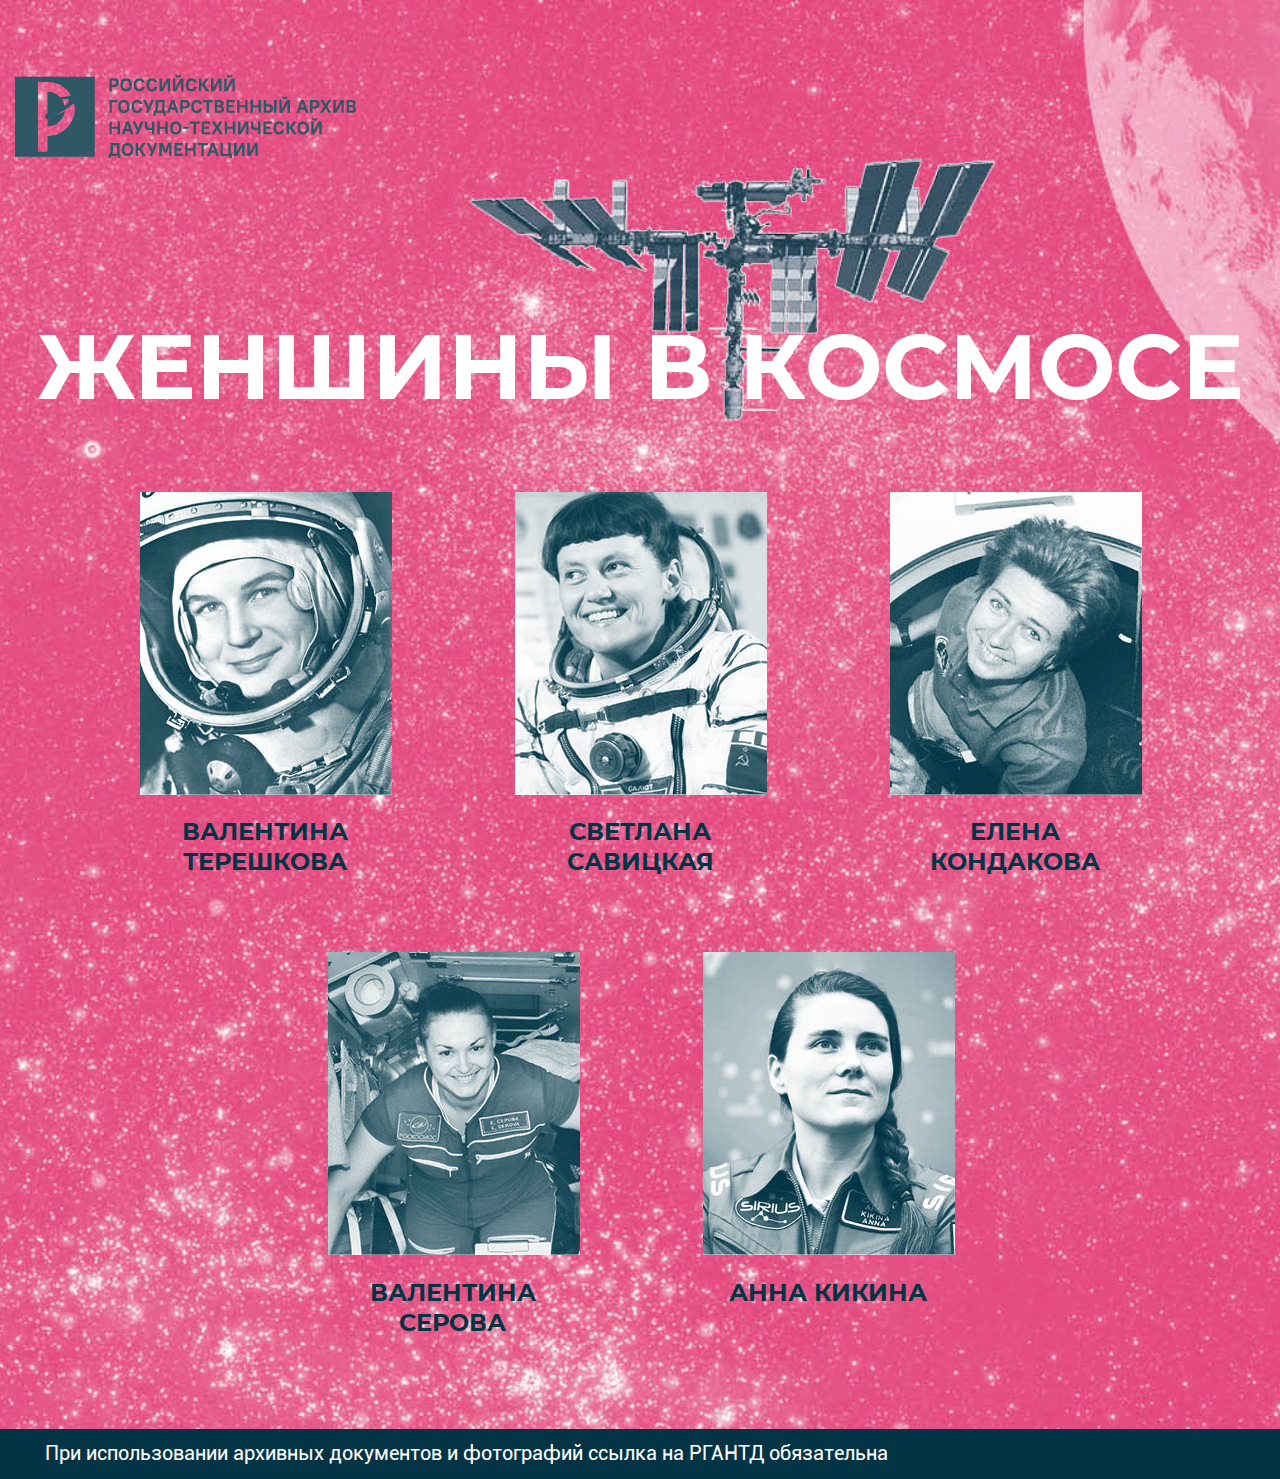
==== html/index.html @ 00623022 "update" ====
<!DOCTYPE html>
<html lang="ru">
  <head>
    <meta charset="UTF-8">
    <meta name="viewport" content="width=device-width, user-scalable=no, initial-scale=1.0, maximum-scale=1.0, minimum-scale=1.0">
    <meta http-equiv="X-UA-Compatible" content="ie=edge">
    <meta name="robots" content="noindex, nofollow">
    <title>Космонавты</title>
    <link rel="stylesheet" href="../assets/css/style.css">
  </head>
  <body class="page-owner">
    <main class="main-page">
      <div class="header">
        <div class="wrapper">
          <div class="logo-block"><img class="logo" src="../assets/img/logo-black.png"></div>
        </div>
      </div>
      <div class="list-persons-owner">
        <div class="wrapper">
          <div class="title">ЖЕНШИНЫ В КОСМОСЕ</div>
          <ul class="list-persons">
            <li class="list-persons__item">
              <div class="list-persons-item__wrapper"><img src="../assets/img/person-1.jpg">
                <div class="caption">ВАЛЕНТИНА ТЕРЕШКОВА</div>
              </div>
            </li>
            <li class="list-persons__item">
              <div class="list-persons-item__wrapper"><img src="../assets/img/person-2.jpg">
                <div class="caption">СВЕТЛАНА САВИЦКАЯ</div>
              </div>
            </li>
            <li class="list-persons__item">
              <div class="list-persons-item__wrapper"><img src="../assets/img/person-3.jpg">
                <div class="caption">ЕЛЕНА КОНДАКОВА</div>
              </div>
            </li>
            <li class="list-persons__item">
              <div class="list-persons-item__wrapper"><img src="../assets/img/person-4.jpg">
                <div class="caption">ВАЛЕНТИНА СЕРОВА</div>
              </div>
            </li>
            <li class="list-persons__item">
              <div class="list-persons-item__wrapper"><img src="../assets/img/person-5.jpg">
                <div class="caption">АННА КИКИНА</div>
              </div>
            </li>
          </ul>
        </div>
      </div>
      <div class="message">
        <div class="wrapper">
          <p>При использовании архивных документов и фотографий ссылка на РГАНТД обязательна</p>
        </div>
      </div>
    </main>
  </body>
  <script type="text/javascript" charset="UTF-8" src="../assets/js/jquery.min.js"></script>
  <script type="text/javascript" charset="UTF-8" src="../assets/js/chosen.jquery.min.js"></script>
  <script type="text/javascript" charset="UTF-8" src="../assets/js/jquery.magnific-popup.js"></script>
  <script type="text/javascript" charset="UTF-8" src="../assets/js/jquery.maskedinput.js"></script>
  <script type="text/javascript" charset="UTF-8" src="../assets/js/jquery.slick.min.js"></script>
  <script type="text/javascript" charset="UTF-8" src="../assets/js/swiper.min.js"></script>
  <!--script(type='text/javascript' charset='UTF-8' src='https://unpkg.com/swiper@6.0.1/swiper.cjs.js')-->
  <!--script(type='text/javascript' charset='UTF-8' src='https://unpkg.com/swiper/js/swiper.min.js')--><script src="https://unpkg.com/swiper/swiper-bundle.min.js"></script>
  <script type="text/javascript" charset="UTF-8" src="../assets/js/main.js"></script>
</html>
---- assets/css/style.css ----
@font-face {
  font-family: "Roboto";
  src: local("Roboto Bold"), local("Roboto-Bold"), url("Roboto-Bold.woff2") format("woff2"), url("Roboto-Bold.woff") format("woff"), url("Roboto-Bold.ttf") format("truetype");
  font-weight: bold;
  font-style: normal;
  font-display: swap;
}
@font-face {
  font-family: "Roboto";
  src: local("Roboto Regular"), local("Roboto-Regular"), url("Roboto-Regular.woff2") format("woff2"), url("Roboto-Regular.woff") format("woff"), url("Roboto-Regular.ttf") format("truetype");
  font-weight: normal;
  font-style: normal;
  font-display: swap;
}
@font-face {
  font-family: "Montserrat";
  src: local("Montserrat SemiBold"), local("Montserrat-SemiBold"), url("Montserrat-SemiBold.woff2") format("woff2"), url("Montserrat-SemiBold.woff") format("woff"), url("Montserrat-SemiBold.ttf") format("truetype");
  font-weight: 600;
  font-style: normal;
  font-display: swap;
}
@font-face {
  font-family: "Montserrat";
  src: local("Montserrat Bold"), local("Montserrat-Bold"), url("Montserrat-Bold.woff2") format("woff2"), url("Montserrat-Bold.woff") format("woff"), url("Montserrat-Bold.ttf") format("truetype");
  font-weight: bold;
  font-style: normal;
  font-display: swap;
}
html {
  line-height: 1.15;
  -webkit-text-size-adjust: 100%;
}

body {
  margin: 0;
}

main {
  display: block;
}

h1 {
  font-size: 2em;
  margin: 0.67em 0;
}

hr {
  box-sizing: content-box;
  height: 0;
  overflow: visible;
}

pre {
  font-family: monospace, monospace;
  font-size: 1em;
}

a {
  background-color: transparent;
}

abbr[title] {
  border-bottom: none;
  text-decoration: underline;
  text-decoration: underline dotted;
}

b, strong {
  font-weight: bolder;
}

code, kbd, samp {
  font-family: monospace, monospace;
  font-size: 1em;
}

small {
  font-size: 80%;
}

sub, sup {
  font-size: 75%;
  line-height: 0;
  position: relative;
  vertical-align: baseline;
}

sub {
  bottom: -0.25em;
}

sup {
  top: -0.5em;
}

img {
  border-style: none;
}

button, input, optgroup, select, textarea {
  font-family: inherit;
  font-size: 100%;
  line-height: 1.15;
  margin: 0;
}

button, input {
  overflow: visible;
}

button, select {
  text-transform: none;
}

button, [type=button], [type=reset], [type=submit] {
  -webkit-appearance: button;
}

button::-moz-focus-inner, [type=button]::-moz-focus-inner, [type=reset]::-moz-focus-inner, [type=submit]::-moz-focus-inner {
  border-style: none;
  padding: 0;
}

button:-moz-focusring, [type=button]:-moz-focusring, [type=reset]:-moz-focusring, [type=submit]:-moz-focusring {
  outline: 1px dotted ButtonText;
}

fieldset {
  padding: 0.35em 0.75em 0.625em;
}

legend {
  box-sizing: border-box;
  color: inherit;
  display: table;
  max-width: 100%;
  padding: 0;
  white-space: normal;
}

progress {
  vertical-align: baseline;
}

textarea {
  overflow: auto;
}

[type=checkbox], [type=radio] {
  box-sizing: border-box;
  padding: 0;
}

[type=number]::-webkit-inner-spin-button, [type=number]::-webkit-outer-spin-button {
  height: auto;
}

[type=search] {
  -webkit-appearance: textfield;
  outline-offset: -2px;
}

[type=search]::-webkit-search-decoration {
  -webkit-appearance: none;
}

::-webkit-file-upload-button {
  -webkit-appearance: button;
  font: inherit;
}

details {
  display: block;
}

summary {
  display: list-item;
}

template {
  display: none;
}

[hidden] {
  display: none;
}

html {
  font-size: 62.5%;
  height: 100%;
  min-height: 100vh;
  background: #fff;
  color: #000;
  min-width: 320px;
  -webkit-font-smoothing: antialiased;
  -moz-osx-font-smoothing: grayscale;
}

body {
  font: 160%/1.6 "Roboto", sans-serif;
  font-weight: 400;
  min-width: 320px;
  background-color: inherit;
  line-height: 1.6;
  padding: 0;
}

.wrapper {
  max-width: 1240px;
  margin: 0 auto;
  padding: 0 20px;
  box-sizing: border-box;
}
.wrapper--middle {
  max-width: 1034px;
}
@media (max-width: 1280px) {
  .wrapper {
    padding: 0 15px;
  }
}

#page {
  overflow-x: hidden;
}

h1, h2, h3, h4,
.h1, .h2, .h3, .h4 {
  font-family: "Montserrat", sans-serif;
  font-weight: 700;
  color: #A11B0D;
}

h1, .h1 {
  font-weight: 700;
  font-size: 48px;
  line-height: 53px;
}
@media (max-width: 749px) {
  h1, .h1 {
    font-size: 40px;
    line-height: 1.1;
  }
}

h2, .h2 {
  font-size: 40px;
  line-height: 44px;
  position: relative;
  margin-bottom: 30px;
}
@media (max-width: 749px) {
  h2, .h2 {
    font-size: 32px;
    line-height: 1;
    margin-bottom: 20px;
  }
}

strong {
  font-weight: 700;
}

h3:first-child, .h3:first-child, h2:first-child, .h2:first-child {
  margin-top: 0;
}

h3, .h3 {
  font-size: 24px;
  line-height: 120%;
  position: relative;
  margin-bottom: 16px;
}
h3:first-child, .h3:first-child {
  margin-top: 0;
}
@media (max-width: 749px) {
  h3, .h3 {
    font-size: 20px;
  }
}

.h4, h4 {
  font-size: 20px;
  line-height: 120%;
  margin-bottom: 20px;
}
@media (max-width: 749px) {
  .h4, h4 {
    font-size: 18px;
    line-height: 120%;
  }
}

a {
  text-decoration: none;
  color: rgb(224, 9, 109);
}
a:hover {
  color: rgb(224, 9, 109);
  text-decoration: underline;
}

p:first-child {
  margin-top: 0;
}

p:last-child {
  margin-bottom: 0;
}

p {
  font-weight: 300;
  line-height: 1.6;
}

p.light {
  font-weight: 300;
}

ul {
  padding-left: 20px;
}
ul li {
  margin-bottom: 20px;
}

.frame {
  position: relative;
}

.frameWrapper {
  padding-top: 60px;
  padding-bottom: 60px;
}
@media (max-width: 749px) {
  .frameWrapper {
    padding-top: 30px;
    padding-bottom: 30px;
  }
}

/* Magnific Popup CSS */
.mfp-bg {
  top: 0;
  left: 0;
  width: 100%;
  height: 100%;
  z-index: 1042;
  overflow: hidden;
  position: fixed;
  background-color: #000;
  opacity: 0.3;
}

.mfp-wrap {
  top: 0;
  left: 0;
  width: 100%;
  height: 100%;
  z-index: 1043;
  position: fixed;
  outline: none !important;
  -webkit-backface-visibility: hidden;
  backface-visibility: hidden;
}

.mfp-container {
  font-size: 0;
  text-align: center;
  position: absolute;
  width: 100%;
  height: 100%;
  left: 0;
  top: 0;
  padding: 0 8px;
  box-sizing: border-box;
}

.mfp-container:after {
  content: "";
  display: inline-block;
  height: 100%;
  vertical-align: middle;
}

.mfp-align-top .mfp-container:before {
  display: none;
}

.mfp-content {
  position: relative;
  display: inline-block;
  vertical-align: middle;
  margin: 0 auto;
  text-align: left;
  z-index: 1045;
  color: #444;
}

.mfp-image-holder .mfp-close {
  display: none;
}

.mfp-container:not(.mfp-image-holder) .mfp-content {
  max-width: 560px;
  margin: 0 auto;
  padding: 40px;
  box-sizing: border-box;
  background-color: #fff;
  overflow: hidden;
  border-radius: 8px;
}
.mfp-container:not(.mfp-image-holder) .mfp-content form {
  margin-top: 0;
}

.mfp-content .fieldBlock .field {
  margin-bottom: 16px;
}

@media (max-width: 600px) {
  .mfp-content, .mfp-container:not(.mfp-image-holder) .mfp-content {
    padding: 40px 20px;
  }
}
@media (max-width: 480px) {
  .mfp-content {
    padding: 40px 20px;
  }
  .mfp-content input, .mfp-content select, .mfp-content textarea {
    font-size: 1.6rem;
  }
}
.mfp-inline-holder .mfp-content,
.mfp-ajax-holder .mfp-content {
  /*width: 100%;*/
  font-size: 1.4rem;
  cursor: auto;
}

.mfp-ajax-cur {
  cursor: progress;
}

.mfp-zoom-out-cur, .mfp-zoom-out-cur .mfp-image-holder .mfp-close {
  cursor: -moz-zoom-out;
  cursor: -webkit-zoom-out;
  cursor: zoom-out;
}

.mfp-zoom {
  cursor: pointer;
  cursor: -webkit-zoom-in;
  cursor: -moz-zoom-in;
  cursor: zoom-in;
}

.mfp-auto-cursor .mfp-content {
  cursor: auto;
}

.mfp-close,
.mfp-arrow,
.mfp-preloader,
.mfp-counter {
  -webkit-user-select: none;
  -moz-user-select: none;
  user-select: none;
}

.mfp-loading.mfp-figure {
  display: none;
}

.mfp-hide {
  display: none !important;
}

@keyframes spin {
  from {
    transform: rotate(0deg);
  }
  to {
    transform: rotate(360deg);
  }
}
@-webkit-keyframes spin {
  from {
    -webkit-transform: rotate(0deg);
  }
  to {
    -webkit-transform: rotate(360deg);
  }
}
.mfp-preloader:before {
  content: "";
  width: 36px;
  height: 36px;
  display: inline-block;
  vertical-align: middle;
  margin: 0 1.5em 0 0;
  padding: 0px;
  border-radius: 100%;
  border: 2px #e6e6e6 solid;
  border-left-color: rgba(0, 0, 0, 0.25);
  border-bottom-color: rgba(0, 0, 0, 0.25);
  -webkit-animation: spin 1s linear infinite;
  animation: spin 1s linear infinite;
  transition: all 0.5s ease;
}

.mfp-preloader {
  color: #CCC;
  position: absolute;
  top: 50%;
  width: auto;
  text-align: center;
  margin-top: -0.8em;
  left: 8px;
  right: 8px;
  z-index: 1044;
}

.mfp-preloader a {
  color: #CCC;
}

.mfp-preloader a:hover {
  color: #FFF;
}

.mfp-s-ready .mfp-preloader {
  display: none;
}

.mfp-s-error .mfp-content {
  display: none;
}

button.mfp-close,
button.mfp-arrow {
  overflow: visible;
  cursor: pointer;
  background: transparent;
  border: 0;
  -webkit-appearance: none;
  display: block;
  outline: none;
  padding: 0;
  z-index: 1046;
  box-shadow: none;
  touch-action: manipulation;
}

button::-moz-focus-inner {
  padding: 0;
  border: 0;
}

.mfp-close {
  width: 44px;
  height: 44px;
  line-height: 44px;
  position: absolute;
  right: 0;
  top: 0;
  text-decoration: none;
  text-align: center;
  opacity: 0.65;
  padding: 0 0 18px 10px;
  color: #FFF;
  font-style: normal;
  font-size: 28px;
}

.mfp-close:hover,
.mfp-close:focus {
  opacity: 1;
}

.mfp-close:active {
  top: 1px;
}

/*.mfp-close-btn-in .mfp-close {opacity:1; font-weight:300; position:absolute; right:30px; top:30px; border:1px #d9272e solid; width:38px; height:32px; border-radius:100%; text-align:center; color:#d9272e; cursor:pointer; color:#d9272e; line-height:30px; font-size:3.5rem; box-sizing:content-box; padding:0 0 6px}*/
.mfp-close-btn-in .mfp-close {
  transition: 0.5s ease all;
  opacity: 1;
  font-weight: 300;
  position: absolute;
  right: 24px;
  top: 24px;
  border: 0 transparent solid;
  width: 24px;
  height: 24px;
  border-radius: 100%;
  text-align: center;
  cursor: pointer;
  color: #A11B0D;
  line-height: 38px;
  box-sizing: content-box;
  padding: 0;
  font-size: 0;
  background-position: center center;
  background-repeat: no-repeat;
}

.mfp-close-btn-in .mfp-close .closeBlock::after {
  transform: rotateZ(45deg);
}
.mfp-close-btn-in .mfp-close .closeBlock::before {
  transform: rotateZ(-45deg);
}

.mfp-close-btn-in .mfp-close .mfp-image-holder .mfp-close,
.mfp-iframe-holder .mfp-close {
  display: none;
}

.mfp-counter {
  position: absolute;
  top: 0;
  right: 0;
  color: #CCC;
  font-size: 12px;
  line-height: 18px;
  white-space: nowrap;
}

.mfp-arrow {
  position: absolute;
  opacity: 0.65;
  margin: 0;
  top: 50%;
  margin-top: -55px;
  padding: 0;
  width: 90px;
  height: 110px;
  -webkit-tap-highlight-color: transparent;
}

.mfp-arrow:active {
  margin-top: -54px;
}

.mfp-arrow:hover,
.mfp-arrow:focus {
  opacity: 1;
}

.mfp-arrow:before,
.mfp-arrow:after {
  content: "";
  display: block;
  width: 0;
  height: 0;
  position: absolute;
  left: 0;
  top: 0;
  margin-top: 35px;
  margin-left: 35px;
  border: medium inset transparent;
}

.mfp-arrow:after {
  border-top-width: 13px;
  border-bottom-width: 13px;
  top: 8px;
}

.mfp-arrow:before {
  border-top-width: 21px;
  border-bottom-width: 21px;
  opacity: 0.7;
}

.mfp-arrow-left {
  left: 0;
}

.mfp-arrow-left:after {
  border-right: 17px solid #A11B0D;
  margin-left: 31px;
}

.mfp-arrow-left:before {
  margin-left: 25px;
  border-right: 27px solid #3F3F3F;
}

.mfp-arrow-right {
  right: 0;
}

.mfp-arrow-right:after {
  border-left: 17px solid #A11B0D;
  margin-left: 39px;
}

.mfp-arrow-right:before {
  border-left: 27px solid #3F3F3F;
}

.mfp-iframe-holder {
  padding-top: 40px;
  padding-bottom: 40px;
}

.mfp-iframe-holder .mfp-content {
  line-height: 0;
  width: 100%;
  max-width: 900px;
}

.mfp-iframe-holder .mfp-close {
  top: -40px;
}

.mfp-iframe-scaler {
  width: 100%;
  height: 0;
  overflow: hidden;
  padding-top: 56.25%;
}

.mfp-iframe-scaler iframe {
  position: absolute;
  display: block;
  top: 0;
  left: 0;
  width: 100%;
  height: 100%;
  box-shadow: 0 0 8px rgba(0, 0, 0, 0.6);
  background: #000;
}

/* Main image in popup */
img.mfp-img {
  width: auto;
  max-width: 100%;
  height: auto;
  display: block;
  line-height: 0;
  box-sizing: border-box;
  padding: 40px 0 40px;
  margin: 0 auto;
}

/* The shadow behind the image */
.mfp-figure {
  line-height: 0;
}

.mfp-figure:after {
  content: "";
  position: absolute;
  left: 0;
  top: 40px;
  bottom: 40px;
  display: block;
  right: 0;
  width: auto;
  height: auto;
  z-index: -1;
  box-shadow: 0 0 8px rgba(0, 0, 0, 0.6);
  background: #444;
}

.mfp-figure small {
  color: #BDBDBD;
  display: block;
  font-size: 12px;
  line-height: 14px;
}

.mfp-figure figure {
  margin: 0;
}

.mfp-bottom-bar {
  margin-top: -36px;
  position: absolute;
  top: 100%;
  left: 0;
  width: 100%;
  cursor: auto;
}

.mfp-title {
  text-align: left;
  line-height: 18px;
  color: #F3F3F3;
  word-wrap: break-word;
  padding-right: 36px;
}

.mfp-image-holder .mfp-content {
  max-width: 100%;
}

.mfp-gallery .mfp-image-holder .mfp-figure {
  cursor: pointer;
}

.mfp-gallery .mfp-content {
  padding: 0;
}

@media screen and (max-width: 800px) and (orientation: landscape), screen and (max-height: 300px) {
  /**
       * Remove all paddings around the image on small screen
       */
  .mfp-img-mobile .mfp-image-holder {
    padding-left: 0;
    padding-right: 0;
  }
  .mfp-img-mobile img.mfp-img {
    padding: 0;
  }
  .mfp-img-mobile .mfp-figure:after {
    top: 0;
    bottom: 0;
  }
  .mfp-img-mobile .mfp-figure small {
    display: inline;
    margin-left: 5px;
  }
  .mfp-img-mobile .mfp-bottom-bar {
    background: rgba(0, 0, 0, 0.6);
    bottom: 0;
    margin: 0;
    top: auto;
    padding: 3px 5px;
    position: fixed;
    box-sizing: border-box;
  }
  .mfp-img-mobile .mfp-bottom-bar:empty {
    padding: 0;
  }
  .mfp-img-mobile .mfp-counter {
    right: 5px;
    top: 3px;
  }
  .mfp-img-mobile .mfp-close {
    top: 0;
    right: 0;
    width: 35px;
    height: 35px;
    line-height: 35px;
    background: rgba(0, 0, 0, 0.6);
    position: fixed;
    text-align: center;
    padding: 0;
  }
}
@media all and (max-width: 900px) {
  .mfp-arrow {
    -webkit-transform: scale(0.75);
    transform: scale(0.75);
  }
  .mfp-arrow-left {
    -webkit-transform-origin: 0;
    transform-origin: 0;
  }
  .mfp-arrow-right {
    -webkit-transform-origin: 100%;
    transform-origin: 100%;
  }
  .mfp-container {
    padding-left: 6px;
    padding-right: 6px;
  }
}
/**
 * Fade-move animation for SLIDE
 */
/* at start */
.mfp-slide-bottom .mfp-content {
  opacity: 0;
  -webkit-transition: all 0.2s ease-out;
  -moz-transition: all 0.2s ease-out;
  -o-transition: all 0.2s ease-out;
  transition: all 0.2s ease-out;
  -webkit-transform: translateY(-20px) perspective(600px) rotateX(10deg);
  -moz-transform: translateY(-20px) perspective(600px) rotateX(10deg);
  -ms-transform: translateY(-20px) perspective(600px) rotateX(10deg);
  -o-transform: translateY(-20px) perspective(600px) rotateX(10deg);
  transform: translateY(-20px) perspective(600px) rotateX(10deg);
}

/* animate in */
.mfp-slide-bottom.mfp-ready .mfp-content {
  opacity: 1;
  -webkit-transform: translateY(0) perspective(600px) rotateX(0);
  -moz-transform: translateY(0) perspective(600px) rotateX(0);
  -ms-transform: translateY(0) perspective(600px) rotateX(0);
  -o-transform: translateY(0) perspective(600px) rotateX(0);
  transform: translateY(0) perspective(600px) rotateX(0);
}

/* animate out */
.mfp-slide-bottom.mfp-removing .mfp-content {
  opacity: 0;
  -webkit-transform: translateY(-10px) perspective(600px) rotateX(10deg);
  -moz-transform: translateY(-10px) perspective(600px) rotateX(10deg);
  -ms-transform: translateY(-10px) perspective(600px) rotateX(10deg);
  -o-transform: translateY(-10px) perspective(600px) rotateX(10deg);
  transform: translateY(-10px) perspective(600px) rotateX(10deg);
}

/* Dark overlay, start state */
.mfp-slide-bottom.mfp-bg {
  opacity: 0;
  -webkit-transition: opacity 0.3s ease-out;
  -moz-transition: opacity 0.3s ease-out;
  -o-transition: opacity 0.3s ease-out;
  transition: opacity 0.3s ease-out;
}

/* animate in */
.mfp-slide-bottom.mfp-ready.mfp-bg {
  opacity: 0.8;
}

/* animate out */
.mfp-slide-bottom.mfp-removing.mfp-bg {
  opacity: 0;
}

.mfp-content h2, .mfp-content .h2,
.mfp-content h1, .mfp-content .h1,
.mfp-content h3, .mfp-content .h3 {
  margin-top: 0;
}

.mfp-content .titleBlock .titleHead {
  font-size: 36px;
}

.mfp-close .closeBlock {
  position: relative;
  display: block;
  height: 100%;
  width: 100%;
  font-size: 0;
}

.mfp-close .closeBlock::before,
.mfp-close .closeBlock::after {
  content: "";
  position: absolute;
  top: 50%;
  width: 2px;
  height: 30px;
  background: #A11B0D;
  margin-top: -15px;
  left: 50%;
  margin-left: -1px;
  transition: 0.5s ease all;
}

.mfp-close .closeBlock::before {
  transform: rotateZ(-45deg);
}

.mfp-close .closeBlock::after {
  transform: rotateZ(45deg);
}

.mfp-close .closeBlock:hover::before,
.mfp-close .closeBlock:hover::after {
  background: #CF2921;
}

/*animation mfp*/
.mfp-move-horizontal {
  opacity: 0;
  transition: all 0.3s ease-in-out;
  transform: scale(1.1);
}

.mfp-move-horizontal.mfp-bg {
  opacity: 0;
  transition: all 0.3s ease-out;
}

.mfp-move-horizontal.mfp-ready {
  opacity: 1;
  transform: scale(1);
}

.mfp-move-horizontal.mfp-ready.mfp-bg {
  opacity: 0.3;
}

.mfp-move-horizontal.mfp-removing {
  transform: scale(1.1);
  opacity: 0;
}

.mfp-move-horizontal.mfp-removing.mfp-bg {
  opacity: 0;
}

@media (max-width: 749px) {
  /*.mfp-close .closeBlock::before,
  .mfp-close .closeBlock::after {
    height: 20px;
    background: #122c46;
    margin-top:  -10px;
    left:50%;
    margin-left:-1px;
  }*/
  .mfp-content .fieldBlock {
    padding-bottom: 0;
  }
  .mfp-close-btn-in .mfp-close {
    top: 10px;
    right: 10px;
  }
}
.mfp-bg.mfp-move-horizontal.mfp-mode-gallery.mfp-ready {
  background-color: rgb(51, 48, 46);
  opacity: 0.9;
}

.mfp-gallery .mfp-close .closeBlock::before, .mfp-gallery .mfp-close .closeBlock::after {
  background-color: #fff;
  width: 3px;
}

.fieldBlock p:first-child {
  font-size: 14px;
}
@media (min-width: 750px) {
  .fieldBlock .field-row {
    display: flex;
    align-items: flex-start;
    justify-content: flex-start;
  }
  .fieldBlock .field-row .field {
    flex: 0 0 1;
  }
}
.fieldBlock .fieldList {
  margin: 0 0 0 -40px;
  padding: 0;
}
.fieldBlock .field {
  display: inline-block;
  vertical-align: top;
  padding: 0 0 0 40px;
  width: 100%;
  margin: 0 0 40px 0;
  box-sizing: border-box;
}
.fieldBlock .field .caption {
  margin-bottom: 16px;
  font-size: 16px;
  line-height: 1.6;
}
.fieldBlock .wrap {
  display: block;
  width: 100%;
}
.fieldBlock input:not([type=radio]):not([type=checkbox]),
.fieldBlock textarea {
  width: 100%;
  padding: 20px 16px;
  display: block;
  font-size: 18px;
  line-height: 1.6;
  box-sizing: border-box;
  outline: none;
  resize: none;
  background: #F8F8F8;
  /*box-shadow: 0px 5px 20px rgba(0, 0, 0, 0.3), inset -4px -4px 30px #FFFFFF;*/
  border-radius: 0;
  border: 0;
}
.fieldBlock .formFooter {
  display: flex;
  justify-content: space-between;
  align-items: center;
}
.fieldBlock .submitBlock {
  margin-top: 40px;
  text-align: center;
}
fieldset {
  padding: 0;
  margin: 0;
  border: 0;
}

input[type=checkbox] {
  opacity: 0;
  width: 0;
  height: 0;
}
input[type=checkbox] + span {
  cursor: pointer;
  padding-left: 36px;
  position: relative;
  font-weight: 400;
  font-size: 14px;
  line-height: 160%;
}
input[type=checkbox] + span:hover::before {
  background-image: url([data-uri]);
}
input[type=checkbox] + span::before {
  content: "";
  width: 20px;
  height: 20px;
  background-color: #F8F8F8;
  background-position: 50% 50%;
  background-repeat: no-repeat;
  position: absolute;
  left: 0;
  top: 0;
}
input[type=checkbox]:checked + span::before {
  background-color: #A11B0D;
  background-image: url([data-uri]);
}
input[type=checkbox]:checked + span:hover::before {
  background-color: #CF2921;
}

select {
  width: 100%;
  padding: 20px 45px 20px 16px;
  display: block;
  font-size: 18px;
  line-height: 1.6;
  box-sizing: border-box;
  outline: none;
  resize: none;
  background-color: #F8F8F8;
  border-radius: 0;
  border: 0;
  appearance: none;
  background-image: url([data-uri]);
  background-repeat: no-repeat;
  background-position: center right;
}
select.change {
  background-image: url([data-uri]);
}

.chosen-container {
  position: relative;
  z-index: 1;
}
.chosen-container .chosen-single {
  cursor: pointer;
  width: 100%;
  padding: 20px 45px 20px 16px;
  display: block;
  font-size: 18px;
  line-height: 1.6;
  background-color: #F8F8F8;
  box-sizing: border-box;
  background-image: url([data-uri]);
  background-repeat: no-repeat;
  background-position: center right;
  color: #000;
}
.chosen-search {
  display: none;
}
.chosen-with-drop .chosen-results {
  display: block;
}
.chosen-with-drop .chosen-single {
  background-image: url([data-uri]);
}
.chosen-results {
  display: none;
  position: absolute;
  left: 0;
  right: 0;
  top: 100%;
  background-color: #F8F8F8;
  padding: 0;
  margin: 5px 0 0 0;
  box-shadow: 0 0 1px 0 #000;
  max-height: 118px;
  overflow-y: auto;
}
.chosen-results .active-result {
  font-size: 18px;
  line-height: 1.6;
  display: block;
  padding: 15px 16px;
  margin: 0;
  cursor: pointer;
}
.chosen-results .active-result:hover {
  background-color: #CCCCCC;
}

.response {
  text-align: center;
  margin-top: 20px;
}

.wrapper {
  margin: 0 auto;
}

.wrapper--info {
  max-width: 990px;
}

.header {
  padding-top: 115px;
  margin-bottom: 70px;
}
.header .wrapper {
  max-width: 1680px;
}

.list-action {
  display: flex;
  align-items: center;
  justify-content: center;
  flex-wrap: wrap;
  margin-top: -20px;
  margin-left: -20px;
  margin-bottom: 65px;
  padding: 0;
}
.list-action-owner.wrapper {
  max-width: 1680px;
}
.list-action__item {
  margin: 20px 0 0 0;
  padding-left: 20px;
  display: block;
}
.list-action__item a {
  background-color: #fff;
  text-decoration: none;
  font-family: "Roboto", sans-serif;
  font-size: 16px;
  line-height: 46px;
  font-weight: bold;
  padding: 0 24px;
  border-radius: 50px;
  display: inline-block;
  vertical-align: top;
  border: 2px solid rgb(224, 9, 109);
  color: #000;
}
.list-action__item a:hover {
  text-decoration: none;
  border-color: #fff;
  background-color: rgb(224, 9, 109);
  color: #fff;
}

.person-info__owner {
  display: flex;
  align-items: center;
  justify-content: flex-start;
  margin-left: 70px;
}
.person-info__owner > * {
  padding-left: 70px;
}
.person-info__image {
  flex: 0 0 325px;
  max-width: 325px;
}
.person-info__image img {
  width: 100%;
}
.person-info__info .name {
  font-size: 30px;
  line-height: 1.25;
  color: rgb(2, 52, 69);
  font-family: "Montserrat", sans-serif;
  font-weight: bold;
  margin-bottom: 24px;
}
.person-info__info .name span {
  display: block;
}
.person-info__info p {
  font-family: "Montserrat", sans-serif;
  font-weight: 600;
  font-size: 20px;
  line-height: 1.25;
  color: rgb(2, 52, 69);
  margin: 0;
}
.person-info__info .date {
  margin-top: 50px;
  font-family: "Montserrat", sans-serif;
  font-weight: 600;
  font-size: 30px;
  line-height: 1.25;
  color: rgb(224, 9, 109);
}
@media (max-width: 1024px) {
  .person-info__owner {
    display: block;
    margin-left: 0;
  }
  .person-info__owner > * {
    padding-left: 0;
  }
  .person-info__info {
    margin-top: 20px;
  }
  .person-info__info .name span {
    display: inline;
  }
}

main {
  display: flex;
  flex-direction: column;
  min-height: 100vh;
  background-position: 50% 0;
}
main.person1bg {
  background-size: cover;
  background-repeat: no-repeat;
  background-image: url("../img/background-cosmos2.jpg");
}
main.person2bg {
  background-size: cover;
  background-repeat: no-repeat;
  background-image: url("../img/background-cosmos3.jpg");
}
main.person3bg {
  background-size: cover;
  background-repeat: no-repeat;
  background-image: url("../img/background-cosmos4.jpg");
}
main.person4bg {
  background-size: cover;
  background-repeat: no-repeat;
  background-image: url("../img/background-cosmos5.jpg");
}
main.person5bg {
  background-size: cover;
  background-repeat: no-repeat;
  background-image: url("../img/background-cosmos6.jpg");
}

.main-page {
  background-size: cover;
  background-repeat: no-repeat;
  background-image: url("../img/background-cosmos.jpg");
}
.main-page .header {
  padding-top: 75px;
}

.list-persons {
  display: flex;
  justify-content: center;
  flex-wrap: wrap;
  padding: 0;
}
.list-persons-owner {
  margin-top: 80px;
}
.list-persons-owner .title {
  font-size: 92px;
  line-height: 1.1;
  font-family: "Montserrat", sans-serif;
  color: #fff;
  font-weight: bold;
  margin-bottom: 75px;
  text-align: center;
}
@media (max-width: 1024px) {
  .list-persons-owner .title {
    font-size: 54px;
  }
}
@media (max-width: 480px) {
  .list-persons-owner .title {
    font-size: 38px;
  }
}
.list-persons-owner .wrapper {
  max-width: 1600px;
}
.list-persons-item__wrapper {
  max-width: 250px;
  margin: 0 auto;
}
.list-persons__item {
  width: 20%;
  display: block;
  margin: 0 0 75px;
  box-sizing: border-box;
  padding: 0 22.5px;
}
@media (max-width: 1575px) {
  .list-persons__item {
    width: 30%;
  }
}
@media (max-width: 1100px) {
  .list-persons__item {
    width: 50%;
  }
}
@media (max-width: 660px) {
  .list-persons__item {
    width: 100%;
  }
}
.list-persons__item .img {
  width: 100%;
}
.list-persons__item .caption {
  text-align: center;
  margin-top: 15px;
  font-family: "Montserrat", sans-serif;
  font-weight: bold;
  font-size: 24px;
  line-height: 1.25;
  color: rgb(2, 52, 69);
}

.message .wrapper {
  font-family: "Roboto", sans-serif;
  font-weight: 400;
  max-width: 1600px;
  background: rgb(2, 52, 69);
}
.message .wrapper p {
  margin: 0;
  color: #fff;
  font-size: 20px;
  line-height: 1.25;
  padding: 12.5px 30px;
}

/*# sourceMappingURL=style.css.map */
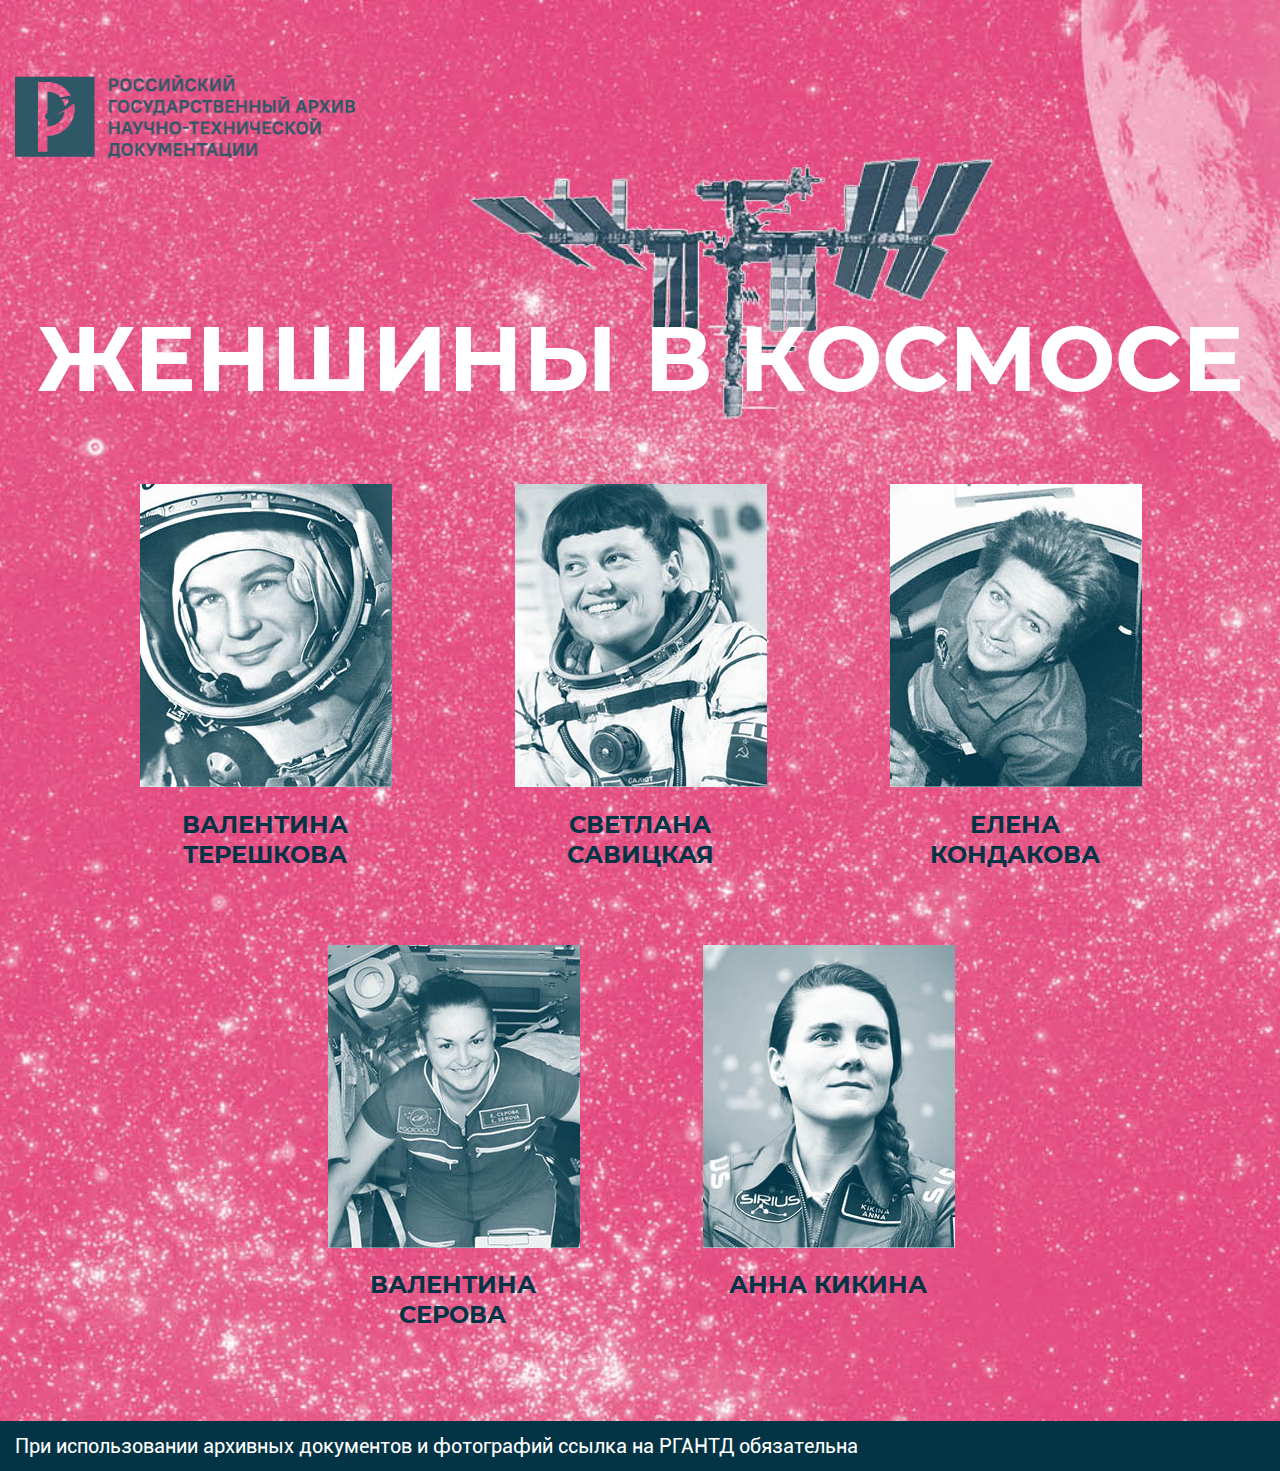
==== commit d8e4149e: "main finish" ====
--- a/html/index.html
+++ b/html/index.html
@@ -5,14 +5,14 @@
     <meta name="viewport" content="width=device-width, user-scalable=no, initial-scale=1.0, maximum-scale=1.0, minimum-scale=1.0">
     <meta http-equiv="X-UA-Compatible" content="ie=edge">
     <meta name="robots" content="noindex, nofollow">
-    <title>Космонавты</title>
+    <title>ЖЕНШИНЫ В КОСМОСЕ</title>
     <link rel="stylesheet" href="../assets/css/style.css">
   </head>
   <body class="page-owner">
     <main class="main-page">
       <div class="header">
         <div class="wrapper">
-          <div class="logo-block"><img class="logo" src="../assets/img/logo-black.png"></div>
+          <div class="logo-block"><a href="#"><img class="logo" src="../assets/img/logo-black.png"></a></div>
         </div>
       </div>
       <div class="list-persons-owner">
@@ -55,12 +55,5 @@
     </main>
   </body>
   <script type="text/javascript" charset="UTF-8" src="../assets/js/jquery.min.js"></script>
-  <script type="text/javascript" charset="UTF-8" src="../assets/js/chosen.jquery.min.js"></script>
-  <script type="text/javascript" charset="UTF-8" src="../assets/js/jquery.magnific-popup.js"></script>
-  <script type="text/javascript" charset="UTF-8" src="../assets/js/jquery.maskedinput.js"></script>
-  <script type="text/javascript" charset="UTF-8" src="../assets/js/jquery.slick.min.js"></script>
-  <script type="text/javascript" charset="UTF-8" src="../assets/js/swiper.min.js"></script>
-  <!--script(type='text/javascript' charset='UTF-8' src='https://unpkg.com/swiper@6.0.1/swiper.cjs.js')-->
-  <!--script(type='text/javascript' charset='UTF-8' src='https://unpkg.com/swiper/js/swiper.min.js')--><script src="https://unpkg.com/swiper/swiper-bundle.min.js"></script>
   <script type="text/javascript" charset="UTF-8" src="../assets/js/main.js"></script>
 </html>--- a/assets/css/style.css
+++ b/assets/css/style.css
@@ -228,7 +228,7 @@
 .h1, .h2, .h3, .h4 {
   font-family: "Montserrat", sans-serif;
   font-weight: 700;
-  color: #A11B0D;
+  color: rgb(2, 52, 69);
 }
 
 h1, .h1 {
@@ -597,7 +597,7 @@
   border-radius: 100%;
   text-align: center;
   cursor: pointer;
-  color: #A11B0D;
+  color: rgb(224, 9, 109);
   line-height: 38px;
   box-sizing: content-box;
   padding: 0;
@@ -680,7 +680,7 @@
 }
 
 .mfp-arrow-left:after {
-  border-right: 17px solid #A11B0D;
+  border-right: 17px solid rgb(224, 9, 109);
   margin-left: 31px;
 }
 
@@ -694,7 +694,7 @@
 }
 
 .mfp-arrow-right:after {
-  border-left: 17px solid #A11B0D;
+  border-left: 17px solid rgb(224, 9, 109);
   margin-left: 39px;
 }
 
@@ -953,7 +953,7 @@
   top: 50%;
   width: 2px;
   height: 30px;
-  background: #A11B0D;
+  background: rgb(224, 9, 109);
   margin-top: -15px;
   left: 50%;
   margin-left: -1px;
@@ -970,7 +970,7 @@
 
 .mfp-close .closeBlock:hover::before,
 .mfp-close .closeBlock:hover::after {
-  background: #CF2921;
+  background: rgb(224, 9, 109);
 }
 
 /*animation mfp*/
@@ -1122,11 +1122,11 @@
   top: 0;
 }
 input[type=checkbox]:checked + span::before {
-  background-color: #A11B0D;
+  background-color: rgb(224, 9, 109);
   background-image: url([data-uri]);
 }
 input[type=checkbox]:checked + span:hover::before {
-  background-color: #CF2921;
+  background-color: rgb(224, 9, 109);
 }
 
 select {
@@ -1207,6 +1207,221 @@
   margin-top: 20px;
 }
 
+.dropdown {
+  width: 290px;
+  display: inline-block;
+  background-color: #fff;
+  border-radius: 2px;
+  box-shadow: none;
+  transition: all 0.5s ease;
+  position: relative;
+  font-size: 14px;
+  color: #474747;
+  height: 100%;
+  text-align: left;
+  outline: none;
+  border: 2px solid rgb(224, 9, 109);
+}
+
+.dropdown .select {
+  cursor: pointer;
+  display: block;
+  padding: 10px 15px;
+}
+.dropdown .select span {
+  text-transform: uppercase;
+  font-size: 13px;
+  font-weight: bold;
+}
+
+.dropdown .select > i {
+  font-size: 13px;
+  color: #888;
+  cursor: pointer;
+  transition: all 0.3s ease-in-out;
+  float: right;
+  line-height: 20px;
+}
+
+.dropdown:hover {
+  box-shadow: 0 0 4px rgb(204, 204, 204);
+}
+
+.dropdown:active {
+  background-color: #f8f8f8;
+}
+
+.dropdown.active:hover,
+.dropdown.active {
+  box-shadow: 0 0 4px rgb(204, 204, 204);
+  border-radius: 2px 2px 0 0;
+  background-color: #f8f8f8;
+}
+
+.dropdown.active .select > i {
+  transform: rotate(-90deg);
+}
+
+.dropdown .dropdown-menu {
+  position: absolute;
+  background-color: #fff;
+  width: 100%;
+  left: 0;
+  margin-top: 3px;
+  box-shadow: 0 1px 2px rgb(204, 204, 204);
+  border-radius: 0 1px 2px 2px;
+  overflow: hidden;
+  display: none;
+  max-height: 144px;
+  overflow-y: auto;
+  z-index: 9;
+}
+
+.dropdown .dropdown-menu li {
+  padding: 0;
+  margin: 0;
+  transition: all 0.2s ease-in-out;
+  cursor: pointer;
+}
+.dropdown .dropdown-menu li + li {
+  border-top: 1px solid rgb(224, 9, 109);
+}
+
+.dropdown .dropdown-menu li a {
+  display: block;
+  font-weight: bold;
+  padding: 10px 15px;
+  text-decoration: none;
+  font-size: 13px;
+}
+
+.dropdown .dropdown-menu {
+  padding: 0;
+  list-style: none;
+}
+
+.dropdown .dropdown-menu li:hover {
+  background-color: #f2f2f2;
+}
+
+.dropdown .dropdown-menu li:active {
+  background-color: #e2e2e2;
+}
+
+@media (max-width: 900px) {
+  main {
+    position: relative;
+    overflow-x: hidden;
+  }
+  main::before, main::after {
+    content: "";
+    width: 100%;
+    position: absolute;
+    z-index: 2;
+    top: 0;
+    bottom: 0;
+    background-color: #000;
+    opacity: 0.8;
+  }
+  main::after {
+    right: -100vw;
+  }
+  main::before {
+    display: none;
+    left: -100vw;
+    transition: left 0.5s linear;
+  }
+  body.openMenu {
+    overflow: hidden;
+  }
+  body.openMenu main {
+    /*&::before {
+      left: -0;
+    }*/
+  }
+  body.openMenu main::after {
+    right: 0;
+  }
+  body.openMenu .menu-switch span {
+    opacity: 0;
+  }
+  body.openMenu .menu-switch::after, body.openMenu .menu-switch::before {
+    background-color: #fff;
+    top: 12px;
+  }
+  body.openMenu .menu-switch::after {
+    transform: rotate(45deg);
+  }
+  body.openMenu .menu-switch::before {
+    transform: rotate(-45deg);
+  }
+  body.openMenu .list-action-owner {
+    position: fixed;
+    z-index: 3;
+    top: 0;
+    bottom: 0;
+    left: 0;
+    right: 0;
+    display: flex;
+    flex-direction: column;
+    align-items: flex-start;
+    justify-content: center;
+    align-content: center;
+  }
+  body.openMenu .list-action {
+    width: 100%;
+    box-sizing: border-box;
+    text-align: center;
+    display: block;
+    margin: 0;
+    padding: 0 15px;
+    opacity: 1;
+    visibility: visible;
+  }
+  body.openMenu .list-action a {
+    text-decoration: underline;
+  }
+}
+.menu-switch {
+  display: none;
+  height: 28px;
+  width: 40px;
+  position: fixed;
+  cursor: pointer;
+  z-index: 5;
+  right: 15px;
+  top: 50px;
+  align-items: center;
+}
+.menu-switch span {
+  display: block;
+  height: 4px;
+  background: #023445;
+  width: 100%;
+  opacity: 1;
+  transition: opacity 0.2s linear;
+}
+.menu-switch::after, .menu-switch::before {
+  content: "";
+  background-color: rgb(2, 52, 69);
+  width: 40px;
+  height: 4px;
+  position: absolute;
+  left: 0;
+  transition: transform 0.4s linear, top 0.4s linear, background-color 0.4s linear;
+}
+.menu-switch::before {
+  top: 0;
+}
+.menu-switch::after {
+  top: 24px;
+}
+
+@media (max-width: 900px) {
+  .menu-switch {
+    display: flex;
+  }
+}
 .wrapper {
   margin: 0 auto;
 }
@@ -1219,49 +1434,64 @@
   padding-top: 115px;
   margin-bottom: 70px;
 }
+@media (max-width: 1024px) {
+  .header {
+    padding-top: 40px;
+  }
+}
 .header .wrapper {
+  font-size: 0;
   max-width: 1680px;
 }
-
-.list-action {
-  display: flex;
-  align-items: center;
-  justify-content: center;
-  flex-wrap: wrap;
-  margin-top: -20px;
-  margin-left: -20px;
-  margin-bottom: 65px;
-  padding: 0;
-}
-.list-action-owner.wrapper {
-  max-width: 1680px;
-}
-.list-action__item {
-  margin: 20px 0 0 0;
-  padding-left: 20px;
-  display: block;
-}
-.list-action__item a {
-  background-color: #fff;
-  text-decoration: none;
-  font-family: "Roboto", sans-serif;
-  font-size: 16px;
-  line-height: 46px;
-  font-weight: bold;
-  padding: 0 24px;
-  border-radius: 50px;
-  display: inline-block;
-  vertical-align: top;
-  border: 2px solid rgb(224, 9, 109);
-  color: #000;
-}
-.list-action__item a:hover {
-  text-decoration: none;
-  border-color: #fff;
-  background-color: rgb(224, 9, 109);
-  color: #fff;
-}
-
+.header .wrapper .logo {
+  max-width: 340px;
+}
+@media (max-width: 480px) {
+  .header .wrapper .logo {
+    max-width: 200px;
+  }
+}
+
+@media (min-width: 901px) {
+  .list-action {
+    display: flex;
+    align-items: center;
+    justify-content: center;
+    flex-wrap: wrap;
+    margin-top: -20px;
+    margin-left: -20px;
+    margin-bottom: 65px;
+    padding: 0;
+  }
+  .list-action-owner.wrapper {
+    max-width: 1680px;
+  }
+  .list-action__item {
+    margin: 20px 0 0 0;
+    padding-left: 20px;
+    display: block;
+  }
+  .list-action__item a {
+    background-color: #fff;
+    text-decoration: none;
+    font-family: "Roboto", sans-serif;
+    font-size: 16px;
+    line-height: 46px;
+    font-weight: bold;
+    padding: 0 24px;
+    border-radius: 50px;
+    display: inline-block;
+    vertical-align: top;
+    border: 2px solid rgb(224, 9, 109);
+    color: #000;
+  }
+  .list-action__item a:hover {
+    text-decoration: none;
+    border-color: #fff;
+    background-color: rgb(224, 9, 109);
+    color: #fff;
+  }
+}
 .person-info__owner {
   display: flex;
   align-items: center;
@@ -1322,6 +1552,8 @@
 }
 
 main {
+  padding-bottom: 40px;
+  box-sizing: border-box;
   display: flex;
   flex-direction: column;
   min-height: 100vh;
@@ -1357,6 +1589,12 @@
   background-size: cover;
   background-repeat: no-repeat;
   background-image: url("../img/background-cosmos.jpg");
+  padding-bottom: 0;
+}
+@media (max-width: 660px) {
+  .main-page {
+    background-image: url("../img/background-cosmos-mobile.jpg");
+  }
 }
 .main-page .header {
   padding-top: 75px;
@@ -1443,7 +1681,56 @@
   color: #fff;
   font-size: 20px;
   line-height: 1.25;
-  padding: 12.5px 30px;
+  padding: 12.5px 0;
+}
+@media (min-width: 1576px) {
+  .message .wrapper p {
+    padding: 12.5px 30px;
+  }
+}
+
+.dropdown {
+  display: block;
+  margin-bottom: 65px;
+}
+@media (min-width: 901px) {
+  .dropdown {
+    display: none;
+  }
+}
+
+@media (max-width: 900px) {
+  .list-action {
+    left: 0;
+    right: 0;
+    top: 140px;
+    bottom: 0;
+    opacity: 0;
+    visibility: hidden;
+    position: absolute;
+  }
+  .list-action__item {
+    display: block;
+    color: #fff;
+    padding: 0;
+  }
+  .list-action__item a {
+    font-weight: bold;
+    font-family: "Roboto", sans-serif;
+    font-size: 16px;
+    line-height: 46px;
+    color: #fff;
+  }
+  .list-action__item + .list-action__item {
+    margin-top: 20px;
+  }
+}
+@media (max-width: 900px) {
+  .header .wrapper {
+    display: flex;
+    align-items: center;
+    justify-content: space-between;
+  }
 }
 
 /*# sourceMappingURL=style.css.map */
